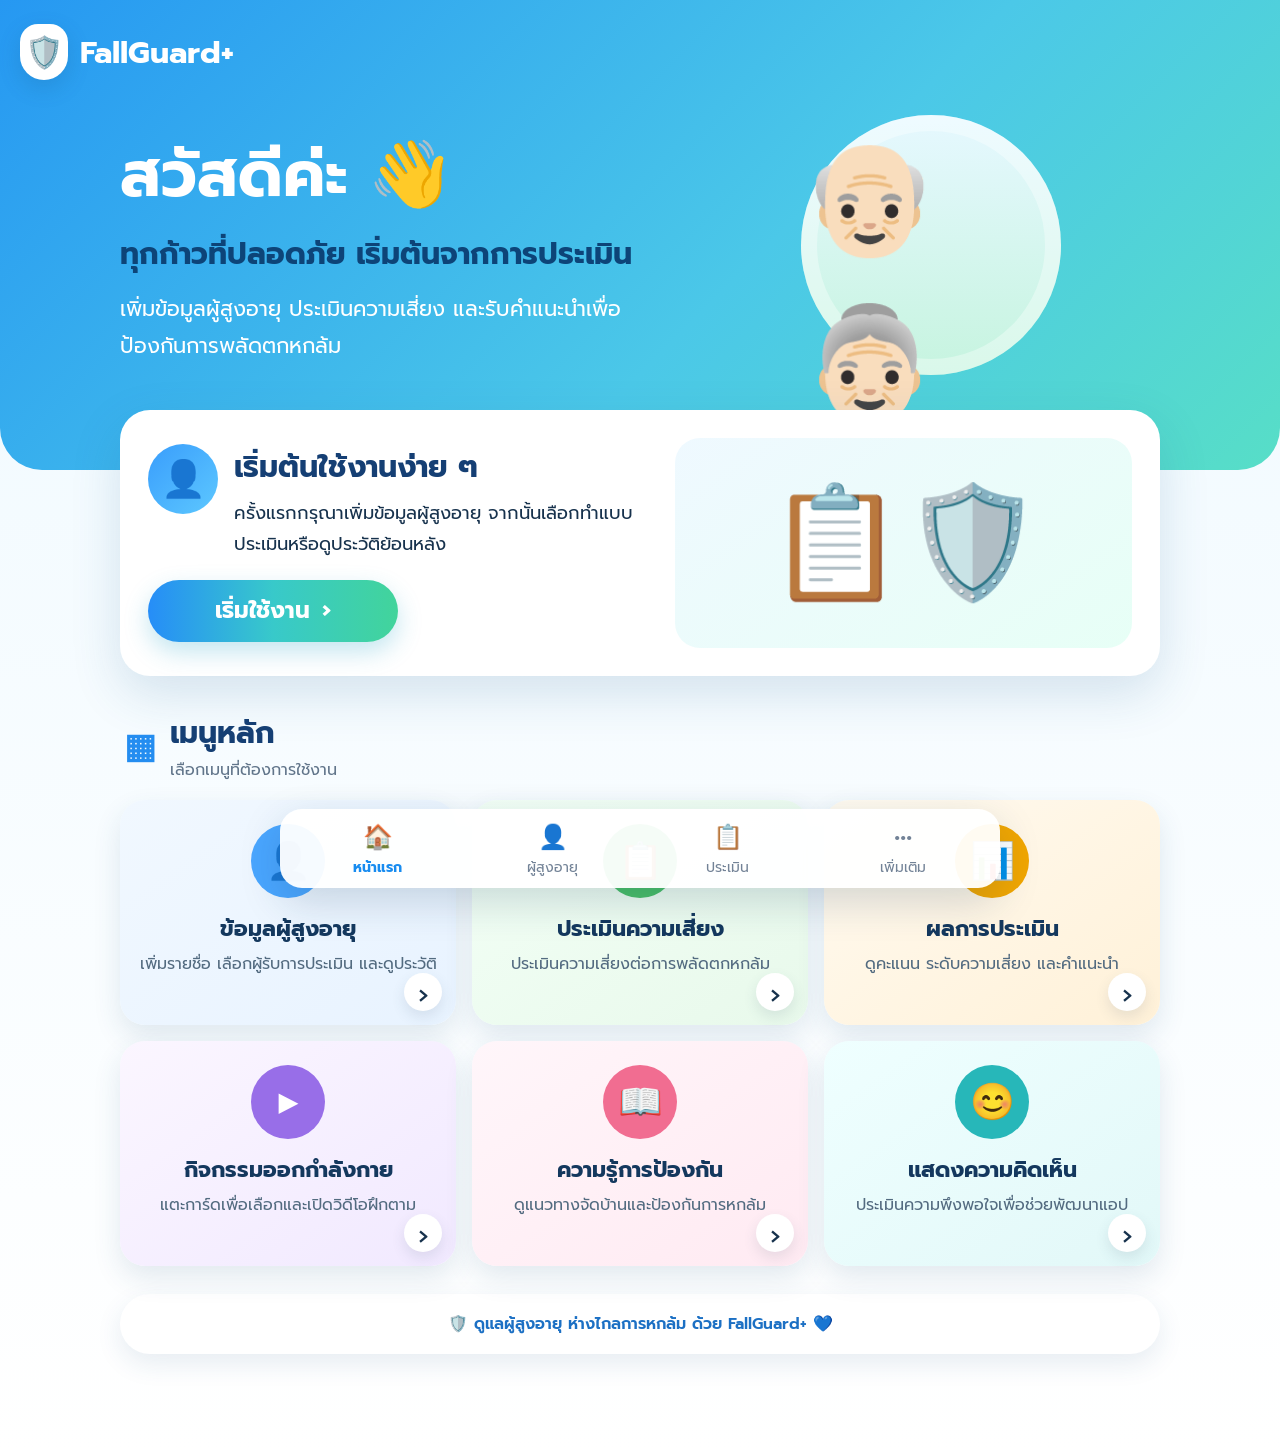
==== index.html @ f7dd9ff3 "Modern FallGuard home design" ====
<!DOCTYPE html>
<html lang="th">
<head>
<meta charset="UTF-8">
<meta name="viewport" content="width=device-width, initial-scale=1.0">
<title>FallGuard+</title>
<link href="https://fonts.googleapis.com/css2?family=Prompt:wght@400;500;600;700&display=swap" rel="stylesheet">
<style>
*{box-sizing:border-box}body{margin:0;font-family:"Prompt",sans-serif;color:#17324d;background:linear-gradient(#eef9ff,#fff);padding-bottom:90px}a{text-decoration:none;color:inherit}
.hero{position:relative;overflow:hidden;padding:24px 20px 95px;color:white;background:linear-gradient(135deg,#2698f2,#4bc8e8 58%,#57dec7);border-radius:0 0 42px 42px}
.brand{display:flex;align-items:center;gap:12px;font-size:31px;font-weight:700}.shield{width:48px;height:56px;display:grid;place-items:center;background:white;border-radius:18px 18px 24px 24px;color:#ef4f58;box-shadow:0 8px 22px #145b8b33}
.hero-content{max-width:1040px;margin:35px auto 0;display:grid;grid-template-columns:1.1fr .9fr;gap:22px;align-items:center}
.hero h1{font-size:clamp(42px,7vw,64px);margin:0 0 8px}.hero h2{margin:0 0 14px;font-size:clamp(22px,3vw,30px);color:#0d4478}.hero p{margin:0;font-size:clamp(17px,2.4vw,21px);line-height:1.75}
.elders{min-height:260px;display:flex;align-items:center;justify-content:center}.elder-circle{width:260px;height:260px;border-radius:50%;background:linear-gradient(#e6f8ff,#c6f4df);display:grid;place-items:center;font-size:110px;box-shadow:inset 0 0 0 16px #ffffff55}
.container{width:min(94%,1040px);margin:-60px auto 0;position:relative;z-index:2}.start-card{background:#fff;border-radius:30px;padding:28px;box-shadow:0 18px 50px #215d8c29;display:grid;grid-template-columns:1.05fr .95fr;gap:22px;align-items:center}
.start-row{display:grid;grid-template-columns:70px 1fr;gap:16px}.start-icon{width:70px;height:70px;border-radius:50%;display:grid;place-items:center;background:linear-gradient(135deg,#399dfc,#5dc8ff);color:white;font-size:36px}.start-card h3{margin:0 0 8px;font-size:30px;color:#153f74}.start-card p{margin:0;font-size:18px;line-height:1.7}
.start-btn{display:inline-flex;margin-top:20px;min-height:62px;min-width:250px;border-radius:999px;align-items:center;justify-content:center;gap:12px;color:#fff;font-size:23px;font-weight:700;background:linear-gradient(90deg,#268df8,#38c9ca,#42d49b);box-shadow:0 10px 24px #2ca5ca47}
.clip{min-height:210px;border-radius:25px;background:linear-gradient(145deg,#eff9ff,#e7fff6);display:grid;place-items:center;font-size:110px}
.section-title{display:flex;gap:14px;align-items:center;margin:34px 4px 18px}.section-title b{font-size:34px;color:#248df0}.section-title h2{margin:0;font-size:30px;color:#153f74}.section-title p{margin:2px 0 0;color:#61758a}
.grid{display:grid;grid-template-columns:repeat(3,1fr);gap:16px}.card{position:relative;min-height:225px;border-radius:25px;padding:24px 18px;text-align:center;box-shadow:0 12px 28px #23517d1f;transition:.2s}.card:active{transform:scale(.98)}
.blue{background:linear-gradient(145deg,#f1f8ff,#e8f3ff)}.green{background:linear-gradient(145deg,#f3fff6,#e8f9eb)}.orange{background:linear-gradient(145deg,#fffaf0,#fff1d8)}.purple{background:linear-gradient(145deg,#fbf6ff,#f1e9ff)}.pink{background:linear-gradient(145deg,#fff6fa,#ffeaf2)}.teal{background:linear-gradient(145deg,#efffff,#e2f8f8)}
.icon{width:74px;height:74px;margin:0 auto 14px;border-radius:50%;display:grid;place-items:center;color:#fff;font-size:36px}.blue .icon{background:#4aa6ff}.green .icon{background:#49bf67}.orange .icon{background:#f1a600}.purple .icon{background:#986ee8}.pink .icon{background:#f16d91}.teal .icon{background:#27b7b9}
.card h3{font-size:22px;margin:0 0 7px;color:#14385e}.card p{font-size:16px;line-height:1.6;margin:0;color:#536b80}.arrow{position:absolute;right:14px;bottom:14px;width:38px;height:38px;border-radius:50%;background:#fff;display:grid;place-items:center;font-size:29px;box-shadow:0 6px 14px #3c556e1f}
.note{margin:28px 0 8px;padding:18px;background:#fff;border-radius:999px;text-align:center;font-weight:600;color:#1c70c4;box-shadow:0 10px 26px #1f517d1a}
.nav{position:fixed;left:50%;bottom:12px;transform:translateX(-50%);width:min(94%,720px);background:#fffffff2;border-radius:22px;padding:10px;display:grid;grid-template-columns:repeat(4,1fr);box-shadow:0 14px 40px #173d5d2e;z-index:10}.nav a{display:flex;flex-direction:column;align-items:center;justify-content:center;gap:2px;color:#738397;font-size:14px}.nav a:first-child{color:#188cf0;font-weight:700}.nav span{font-size:24px}
@media(max-width:760px){.hero-content{grid-template-columns:1fr}.elders{display:none}.start-card{grid-template-columns:1fr}.clip{min-height:155px;font-size:85px}.grid{grid-template-columns:1fr 1fr}}
@media(max-width:430px){.hero{padding-bottom:82px}.brand{font-size:28px}.hero h1{font-size:43px}.hero h2{font-size:22px}.hero p{font-size:17px}.container{margin-top:-48px}.start-card{padding:21px}.start-row{grid-template-columns:56px 1fr;gap:12px}.start-icon{width:56px;height:56px;font-size:29px}.start-card h3{font-size:24px}.start-card p{font-size:16px}.start-btn{min-width:100%;font-size:21px}.grid{grid-template-columns:1fr 1fr;gap:12px}.card{min-height:205px;padding:19px 12px}.card h3{font-size:18px}.card p{font-size:14px}.icon{width:62px;height:62px;font-size:30px}}
</style>
</head>
<body>
<header class="hero">
  <div class="brand"><div class="shield">🛡️</div><span>FallGuard+</span></div>
  <div class="hero-content">
    <div>
      <h1>สวัสดีค่ะ 👋</h1>
      <h2>ทุกก้าวที่ปลอดภัย เริ่มต้นจากการประเมิน</h2>
      <p>เพิ่มข้อมูลผู้สูงอายุ ประเมินความเสี่ยง และรับคำแนะนำเพื่อป้องกันการพลัดตกหกล้ม</p>
    </div>
    <div class="elders"><div class="elder-circle">👴🏻👵🏻</div></div>
  </div>
</header>

<main class="container">
  <section class="start-card">
    <div>
      <div class="start-row">
        <div class="start-icon">👤</div>
        <div><h3>เริ่มต้นใช้งานง่าย ๆ</h3><p>ครั้งแรกกรุณาเพิ่มข้อมูลผู้สูงอายุ จากนั้นเลือกทำแบบประเมินหรือดูประวัติย้อนหลัง</p></div>
      </div>
      <a class="start-btn" href="elderly.html">เริ่มใช้งาน <span>›</span></a>
    </div>
    <div class="clip">📋🛡️</div>
  </section>

  <div class="section-title"><b>▦</b><div><h2>เมนูหลัก</h2><p>เลือกเมนูที่ต้องการใช้งาน</p></div></div>

  <section class="grid">
    <a class="card blue" href="elderly.html"><div class="icon">👤</div><h3>ข้อมูลผู้สูงอายุ</h3><p>เพิ่มรายชื่อ เลือกผู้รับการประเมิน และดูประวัติ</p><div class="arrow">›</div></a>
    <a class="card green" href="assessment.html"><div class="icon">📋</div><h3>ประเมินความเสี่ยง</h3><p>ประเมินความเสี่ยงต่อการพลัดตกหกล้ม</p><div class="arrow">›</div></a>
    <a class="card orange" href="dashboard.html"><div class="icon">📊</div><h3>ผลการประเมิน</h3><p>ดูคะแนน ระดับความเสี่ยง และคำแนะนำ</p><div class="arrow">›</div></a>
    <a class="card purple" href="exercise.html"><div class="icon">▶️</div><h3>กิจกรรมออกกำลังกาย</h3><p>แตะการ์ดเพื่อเลือกและเปิดวิดีโอฝึกตาม</p><div class="arrow">›</div></a>
    <a class="card pink" href="knowledge.html"><div class="icon">📖</div><h3>ความรู้การป้องกัน</h3><p>ดูแนวทางจัดบ้านและป้องกันการหกล้ม</p><div class="arrow">›</div></a>
    <a class="card teal" href="feedback.html"><div class="icon">😊</div><h3>แสดงความคิดเห็น</h3><p>ประเมินความพึงพอใจเพื่อช่วยพัฒนาแอป</p><div class="arrow">›</div></a>
  </section>

  <div class="note">🛡️ ดูแลผู้สูงอายุ ห่างไกลการหกล้ม ด้วย FallGuard+ 💙</div>
</main>

<nav class="nav">
  <a href="index.html"><span>🏠</span>หน้าแรก</a>
  <a href="elderly.html"><span>👤</span>ผู้สูงอายุ</a>
  <a href="assessment.html"><span>📋</span>ประเมิน</a>
  <a href="feedback.html"><span>•••</span>เพิ่มเติม</a>
</nav>
</body>
</html>
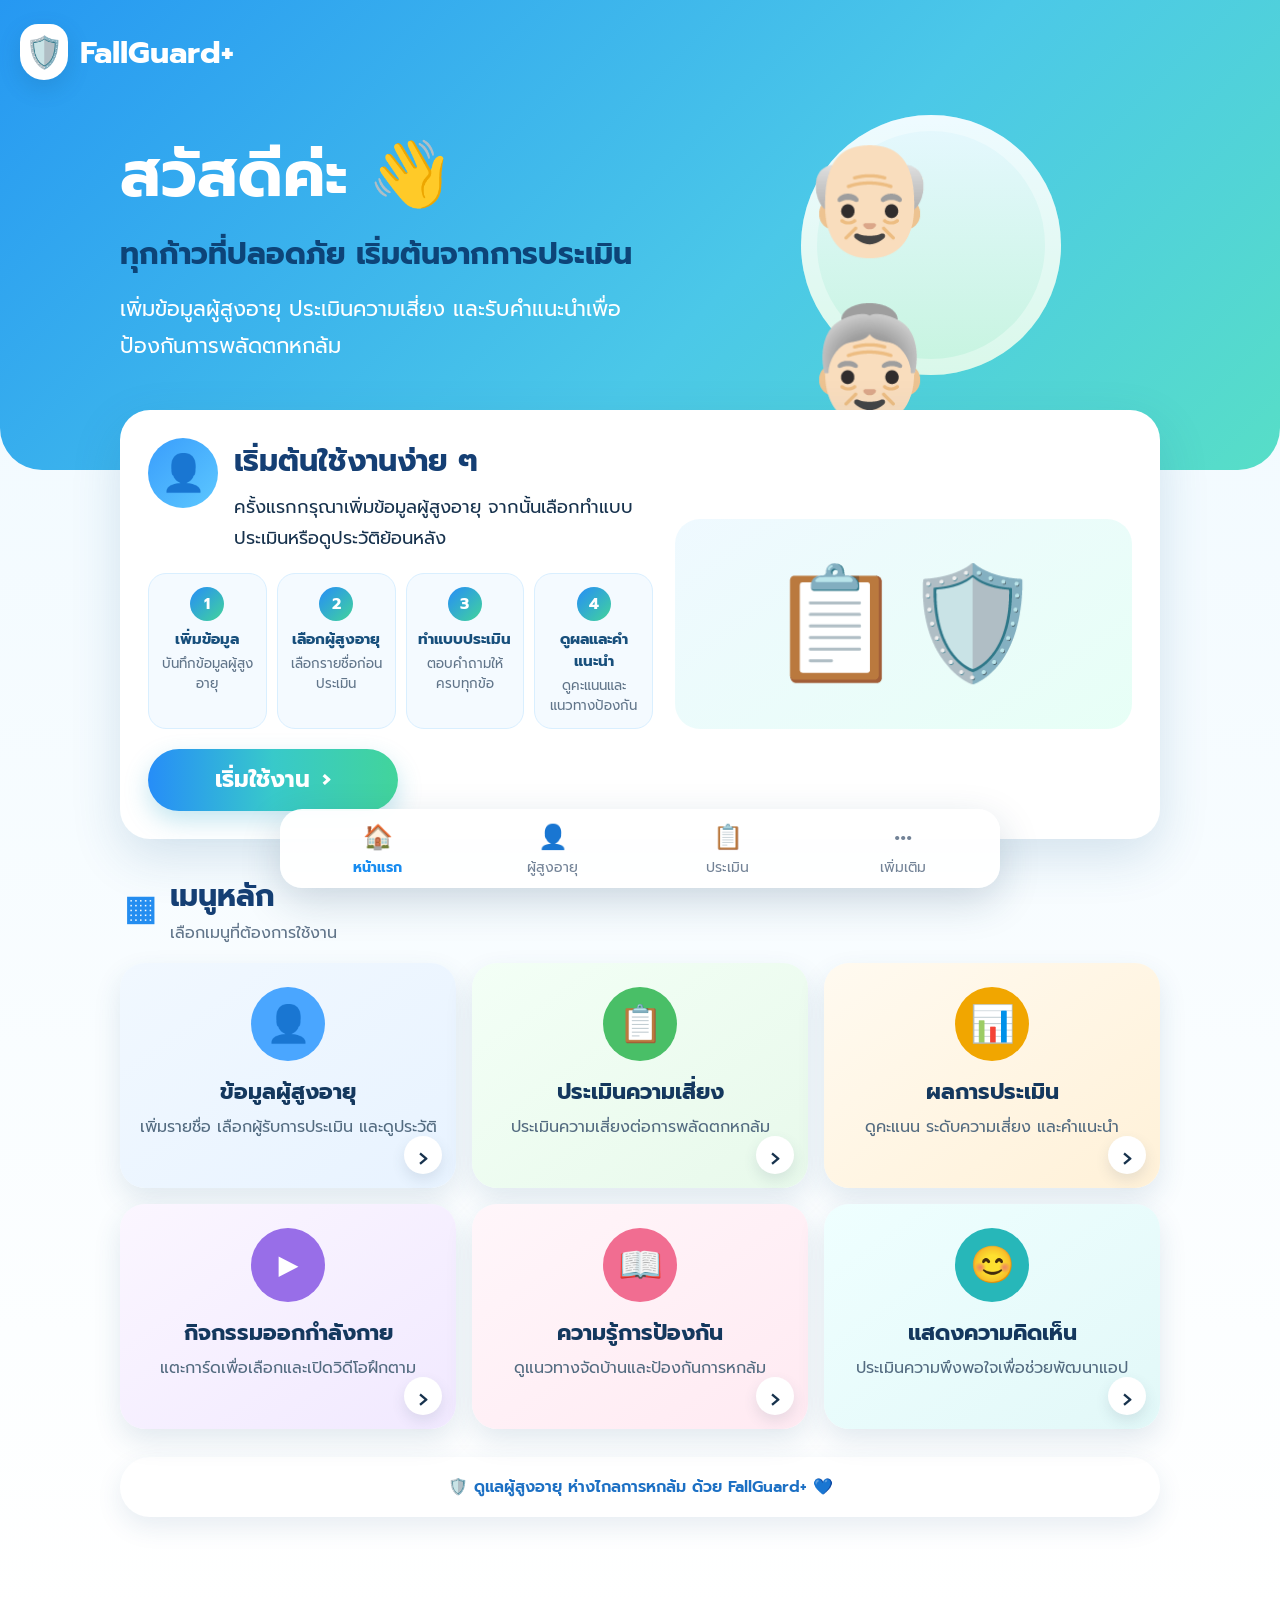
==== commit 55af08f3: "Add usage steps to home" ====
--- a/index.html
+++ b/index.html
@@ -13,7 +13,7 @@
 .hero h1{font-size:clamp(42px,7vw,64px);margin:0 0 8px}.hero h2{margin:0 0 14px;font-size:clamp(22px,3vw,30px);color:#0d4478}.hero p{margin:0;font-size:clamp(17px,2.4vw,21px);line-height:1.75}
 .elders{min-height:260px;display:flex;align-items:center;justify-content:center}.elder-circle{width:260px;height:260px;border-radius:50%;background:linear-gradient(#e6f8ff,#c6f4df);display:grid;place-items:center;font-size:110px;box-shadow:inset 0 0 0 16px #ffffff55}
 .container{width:min(94%,1040px);margin:-60px auto 0;position:relative;z-index:2}.start-card{background:#fff;border-radius:30px;padding:28px;box-shadow:0 18px 50px #215d8c29;display:grid;grid-template-columns:1.05fr .95fr;gap:22px;align-items:center}
-.start-row{display:grid;grid-template-columns:70px 1fr;gap:16px}.start-icon{width:70px;height:70px;border-radius:50%;display:grid;place-items:center;background:linear-gradient(135deg,#399dfc,#5dc8ff);color:white;font-size:36px}.start-card h3{margin:0 0 8px;font-size:30px;color:#153f74}.start-card p{margin:0;font-size:18px;line-height:1.7}
+.start-row{display:grid;grid-template-columns:70px 1fr;gap:16px}.start-icon{width:70px;height:70px;border-radius:50%;display:grid;place-items:center;background:linear-gradient(135deg,#399dfc,#5dc8ff);color:white;font-size:36px}.start-card h3{margin:0 0 8px;font-size:30px;color:#153f74}.start-card p{margin:0;font-size:18px;line-height:1.7}.steps{display:grid;grid-template-columns:repeat(4,1fr);gap:10px;margin-top:20px}.step{background:#f4faff;border:1px solid #d9efff;border-radius:18px;padding:13px 10px;text-align:center}.step-num{width:34px;height:34px;margin:0 auto 7px;border-radius:50%;display:grid;place-items:center;background:linear-gradient(135deg,#268df8,#42d49b);color:white;font-weight:700}.step b{display:block;font-size:15px;color:#174f7c}.step small{display:block;margin-top:4px;color:#61758a;line-height:1.45}
 .start-btn{display:inline-flex;margin-top:20px;min-height:62px;min-width:250px;border-radius:999px;align-items:center;justify-content:center;gap:12px;color:#fff;font-size:23px;font-weight:700;background:linear-gradient(90deg,#268df8,#38c9ca,#42d49b);box-shadow:0 10px 24px #2ca5ca47}
 .clip{min-height:210px;border-radius:25px;background:linear-gradient(145deg,#eff9ff,#e7fff6);display:grid;place-items:center;font-size:110px}
 .section-title{display:flex;gap:14px;align-items:center;margin:34px 4px 18px}.section-title b{font-size:34px;color:#248df0}.section-title h2{margin:0;font-size:30px;color:#153f74}.section-title p{margin:2px 0 0;color:#61758a}
@@ -23,7 +23,7 @@
 .card h3{font-size:22px;margin:0 0 7px;color:#14385e}.card p{font-size:16px;line-height:1.6;margin:0;color:#536b80}.arrow{position:absolute;right:14px;bottom:14px;width:38px;height:38px;border-radius:50%;background:#fff;display:grid;place-items:center;font-size:29px;box-shadow:0 6px 14px #3c556e1f}
 .note{margin:28px 0 8px;padding:18px;background:#fff;border-radius:999px;text-align:center;font-weight:600;color:#1c70c4;box-shadow:0 10px 26px #1f517d1a}
 .nav{position:fixed;left:50%;bottom:12px;transform:translateX(-50%);width:min(94%,720px);background:#fffffff2;border-radius:22px;padding:10px;display:grid;grid-template-columns:repeat(4,1fr);box-shadow:0 14px 40px #173d5d2e;z-index:10}.nav a{display:flex;flex-direction:column;align-items:center;justify-content:center;gap:2px;color:#738397;font-size:14px}.nav a:first-child{color:#188cf0;font-weight:700}.nav span{font-size:24px}
-@media(max-width:760px){.hero-content{grid-template-columns:1fr}.elders{display:none}.start-card{grid-template-columns:1fr}.clip{min-height:155px;font-size:85px}.grid{grid-template-columns:1fr 1fr}}
+@media(max-width:760px){.hero-content{grid-template-columns:1fr}.elders{display:none}.start-card{grid-template-columns:1fr}.clip{min-height:155px;font-size:85px}.grid{grid-template-columns:1fr 1fr}.steps{grid-template-columns:1fr 1fr}}
 @media(max-width:430px){.hero{padding-bottom:82px}.brand{font-size:28px}.hero h1{font-size:43px}.hero h2{font-size:22px}.hero p{font-size:17px}.container{margin-top:-48px}.start-card{padding:21px}.start-row{grid-template-columns:56px 1fr;gap:12px}.start-icon{width:56px;height:56px;font-size:29px}.start-card h3{font-size:24px}.start-card p{font-size:16px}.start-btn{min-width:100%;font-size:21px}.grid{grid-template-columns:1fr 1fr;gap:12px}.card{min-height:205px;padding:19px 12px}.card h3{font-size:18px}.card p{font-size:14px}.icon{width:62px;height:62px;font-size:30px}}
 </style>
 </head>
@@ -46,6 +46,12 @@
       <div class="start-row">
         <div class="start-icon">👤</div>
         <div><h3>เริ่มต้นใช้งานง่าย ๆ</h3><p>ครั้งแรกกรุณาเพิ่มข้อมูลผู้สูงอายุ จากนั้นเลือกทำแบบประเมินหรือดูประวัติย้อนหลัง</p></div>
+      </div>
+      <div class="steps" aria-label="ขั้นตอนการใช้งาน">
+        <div class="step"><div class="step-num">1</div><b>เพิ่มข้อมูล</b><small>บันทึกข้อมูลผู้สูงอายุ</small></div>
+        <div class="step"><div class="step-num">2</div><b>เลือกผู้สูงอายุ</b><small>เลือกรายชื่อก่อนประเมิน</small></div>
+        <div class="step"><div class="step-num">3</div><b>ทำแบบประเมิน</b><small>ตอบคำถามให้ครบทุกข้อ</small></div>
+        <div class="step"><div class="step-num">4</div><b>ดูผลและคำแนะนำ</b><small>ดูคะแนนและแนวทางป้องกัน</small></div>
       </div>
       <a class="start-btn" href="elderly.html">เริ่มใช้งาน <span>›</span></a>
     </div>
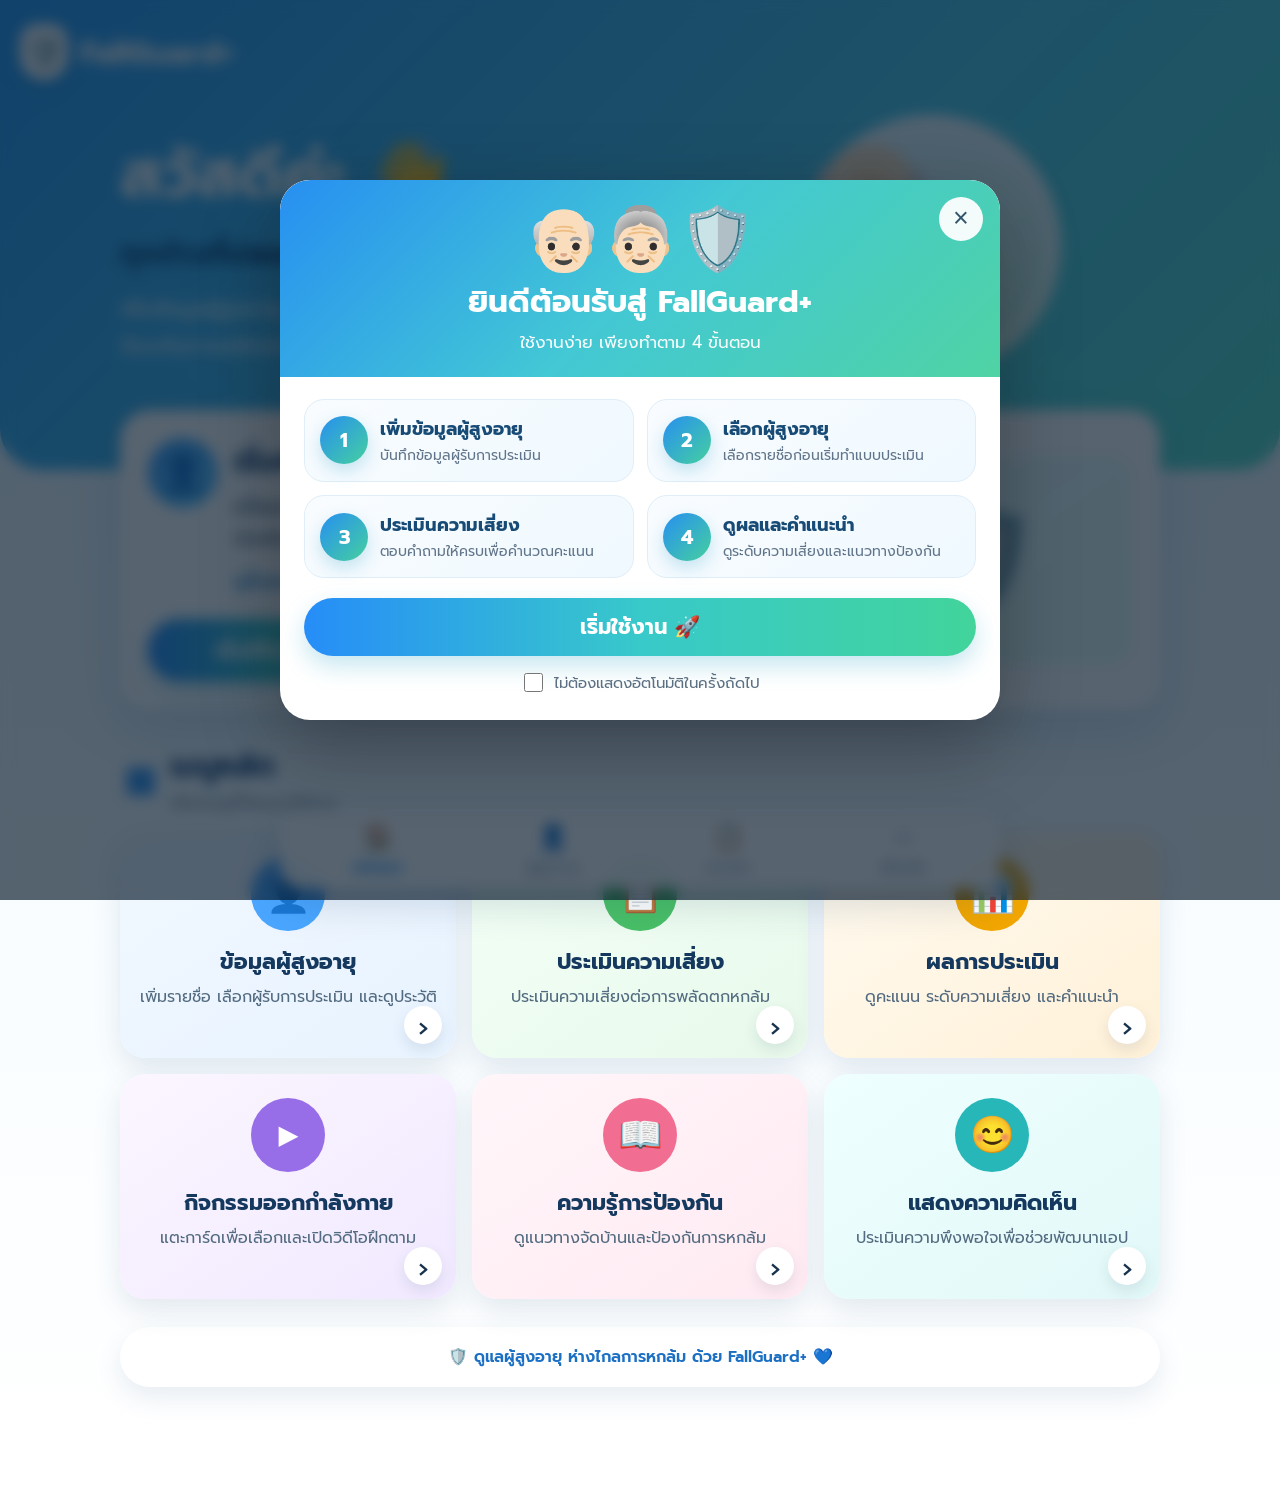
==== commit a4fb8f70: "Add popup usage guide" ====
--- a/index.html
+++ b/index.html
@@ -23,6 +23,38 @@
 .card h3{font-size:22px;margin:0 0 7px;color:#14385e}.card p{font-size:16px;line-height:1.6;margin:0;color:#536b80}.arrow{position:absolute;right:14px;bottom:14px;width:38px;height:38px;border-radius:50%;background:#fff;display:grid;place-items:center;font-size:29px;box-shadow:0 6px 14px #3c556e1f}
 .note{margin:28px 0 8px;padding:18px;background:#fff;border-radius:999px;text-align:center;font-weight:600;color:#1c70c4;box-shadow:0 10px 26px #1f517d1a}
 .nav{position:fixed;left:50%;bottom:12px;transform:translateX(-50%);width:min(94%,720px);background:#fffffff2;border-radius:22px;padding:10px;display:grid;grid-template-columns:repeat(4,1fr);box-shadow:0 14px 40px #173d5d2e;z-index:10}.nav a{display:flex;flex-direction:column;align-items:center;justify-content:center;gap:2px;color:#738397;font-size:14px}.nav a:first-child{color:#188cf0;font-weight:700}.nav span{font-size:24px}
+
+.guide-btn{display:inline-flex;margin:12px 0 0;background:none;border:0;color:#187fc8;font:600 16px "Prompt",sans-serif;cursor:pointer;padding:5px 0}
+.guide-btn:hover{text-decoration:underline}
+.guide-modal{position:fixed;inset:0;z-index:1000;display:none;align-items:center;justify-content:center;padding:18px;background:rgba(8,26,43,.68);backdrop-filter:blur(7px)}
+.guide-modal.open{display:flex}
+.guide-box{width:min(100%,720px);max-height:92vh;overflow:auto;background:#fff;border-radius:30px;box-shadow:0 26px 80px rgba(0,0,0,.3);animation:guideIn .24s ease}
+@keyframes guideIn{from{opacity:0;transform:translateY(18px) scale(.97)}to{opacity:1;transform:none}}
+.guide-head{position:relative;padding:28px 26px 22px;text-align:center;color:#fff;background:linear-gradient(135deg,#278ff1,#43c8d5,#4fd3a4);border-radius:30px 30px 0 0}
+.guide-head .guide-emoji{font-size:62px;line-height:1}
+.guide-head h2{margin:8px 45px 4px;font-size:31px}
+.guide-head p{margin:0;font-size:17px;opacity:.96}
+.guide-close{position:absolute;right:17px;top:17px;width:44px;height:44px;border:0;border-radius:50%;background:rgba(255,255,255,.94);color:#31556e;font-size:27px;cursor:pointer}
+.guide-content{padding:22px 24px 25px}
+.guide-steps{display:grid;grid-template-columns:1fr 1fr;gap:13px}
+.guide-step{display:grid;grid-template-columns:48px 1fr;gap:12px;align-items:center;padding:15px;border:1px solid #dfeef8;border-radius:20px;background:linear-gradient(145deg,#f9fcff,#eff9ff)}
+.guide-number{width:48px;height:48px;border-radius:50%;display:grid;place-items:center;color:#fff;font-size:20px;font-weight:700;background:linear-gradient(135deg,#278ff1,#45d09f);box-shadow:0 7px 17px rgba(41,154,197,.25)}
+.guide-step h3{margin:0 0 3px;color:#174b76;font-size:18px}
+.guide-step p{margin:0;color:#61758a;font-size:14px;line-height:1.45}
+.guide-actions{margin-top:20px}
+.guide-start{width:100%;min-height:58px;border:0;border-radius:999px;background:linear-gradient(90deg,#268df8,#38c9ca,#42d49b);color:#fff;font:700 21px "Prompt",sans-serif;cursor:pointer;box-shadow:0 10px 23px rgba(44,165,202,.27)}
+.guide-check{display:flex;justify-content:center;align-items:center;gap:8px;margin-top:14px;color:#5c7082;font-size:15px;cursor:pointer}
+.guide-check input{width:19px;height:19px;accent-color:#218ee8}
+@media(max-width:570px){
+  .guide-box{border-radius:24px}
+  .guide-head{padding:24px 18px 19px;border-radius:24px 24px 0 0}
+  .guide-head h2{font-size:25px;margin-left:35px;margin-right:35px}
+  .guide-head .guide-emoji{font-size:52px}
+  .guide-content{padding:18px}
+  .guide-steps{grid-template-columns:1fr}
+  .guide-step{padding:13px}
+}
+
 @media(max-width:760px){.hero-content{grid-template-columns:1fr}.elders{display:none}.start-card{grid-template-columns:1fr}.clip{min-height:155px;font-size:85px}.grid{grid-template-columns:1fr 1fr}.steps{grid-template-columns:1fr 1fr}}
 @media(max-width:430px){.hero{padding-bottom:82px}.brand{font-size:28px}.hero h1{font-size:43px}.hero h2{font-size:22px}.hero p{font-size:17px}.container{margin-top:-48px}.start-card{padding:21px}.start-row{grid-template-columns:56px 1fr;gap:12px}.start-icon{width:56px;height:56px;font-size:29px}.start-card h3{font-size:24px}.start-card p{font-size:16px}.start-btn{min-width:100%;font-size:21px}.grid{grid-template-columns:1fr 1fr;gap:12px}.card{min-height:205px;padding:19px 12px}.card h3{font-size:18px}.card p{font-size:14px}.icon{width:62px;height:62px;font-size:30px}}
 </style>
@@ -45,13 +77,9 @@
     <div>
       <div class="start-row">
         <div class="start-icon">👤</div>
-        <div><h3>เริ่มต้นใช้งานง่าย ๆ</h3><p>ครั้งแรกกรุณาเพิ่มข้อมูลผู้สูงอายุ จากนั้นเลือกทำแบบประเมินหรือดูประวัติย้อนหลัง</p></div>
-      </div>
-      <div class="steps" aria-label="ขั้นตอนการใช้งาน">
-        <div class="step"><div class="step-num">1</div><b>เพิ่มข้อมูล</b><small>บันทึกข้อมูลผู้สูงอายุ</small></div>
-        <div class="step"><div class="step-num">2</div><b>เลือกผู้สูงอายุ</b><small>เลือกรายชื่อก่อนประเมิน</small></div>
-        <div class="step"><div class="step-num">3</div><b>ทำแบบประเมิน</b><small>ตอบคำถามให้ครบทุกข้อ</small></div>
-        <div class="step"><div class="step-num">4</div><b>ดูผลและคำแนะนำ</b><small>ดูคะแนนและแนวทางป้องกัน</small></div>
+        <div><h3>เริ่มต้นใช้งานง่าย ๆ</h3><p>ครั้งแรกกรุณาเพิ่มข้อมูลผู้สูงอายุ จากนั้นเลือกทำแบบประเมินหรือดูประวัติย้อนหลัง</p>
+          <button class="guide-btn" id="openGuide" type="button">ดูขั้นตอนการใช้งานอีกครั้ง ›</button>
+        </div>
       </div>
       <a class="start-btn" href="elderly.html">เริ่มใช้งาน <span>›</span></a>
     </div>
@@ -78,5 +106,87 @@
   <a href="assessment.html"><span>📋</span>ประเมิน</a>
   <a href="feedback.html"><span>•••</span>เพิ่มเติม</a>
 </nav>
+
+<div class="guide-modal" id="guideModal" role="dialog" aria-modal="true" aria-labelledby="guideTitle">
+  <div class="guide-box">
+    <div class="guide-head">
+      <button class="guide-close" id="closeGuide" type="button" aria-label="ปิด">×</button>
+      <div class="guide-emoji">👴🏻👵🏻🛡️</div>
+      <h2 id="guideTitle">ยินดีต้อนรับสู่ FallGuard+</h2>
+      <p>ใช้งานง่าย เพียงทำตาม 4 ขั้นตอน</p>
+    </div>
+
+    <div class="guide-content">
+      <div class="guide-steps">
+        <div class="guide-step">
+          <div class="guide-number">1</div>
+          <div><h3>เพิ่มข้อมูลผู้สูงอายุ</h3><p>บันทึกข้อมูลผู้รับการประเมิน</p></div>
+        </div>
+        <div class="guide-step">
+          <div class="guide-number">2</div>
+          <div><h3>เลือกผู้สูงอายุ</h3><p>เลือกรายชื่อก่อนเริ่มทำแบบประเมิน</p></div>
+        </div>
+        <div class="guide-step">
+          <div class="guide-number">3</div>
+          <div><h3>ประเมินความเสี่ยง</h3><p>ตอบคำถามให้ครบเพื่อคำนวณคะแนน</p></div>
+        </div>
+        <div class="guide-step">
+          <div class="guide-number">4</div>
+          <div><h3>ดูผลและคำแนะนำ</h3><p>ดูระดับความเสี่ยงและแนวทางป้องกัน</p></div>
+        </div>
+      </div>
+
+      <div class="guide-actions">
+        <button class="guide-start" id="guideStart" type="button">เริ่มใช้งาน 🚀</button>
+        <label class="guide-check">
+          <input type="checkbox" id="hideGuide">
+          ไม่ต้องแสดงอัตโนมัติในครั้งถัดไป
+        </label>
+      </div>
+    </div>
+  </div>
+</div>
+
+<script>
+const guideModal = document.getElementById("guideModal");
+const openGuide = document.getElementById("openGuide");
+const closeGuide = document.getElementById("closeGuide");
+const guideStart = document.getElementById("guideStart");
+const hideGuide = document.getElementById("hideGuide");
+
+function showGuide(){
+  guideModal.classList.add("open");
+  document.body.style.overflow = "hidden";
+}
+function hideGuideModal(){
+  if(hideGuide.checked){
+    localStorage.setItem("fallguardGuideHidden", "yes");
+  }
+  guideModal.classList.remove("open");
+  document.body.style.overflow = "";
+}
+openGuide.addEventListener("click", showGuide);
+closeGuide.addEventListener("click", hideGuideModal);
+guideStart.addEventListener("click", function(){
+  if(hideGuide.checked){
+    localStorage.setItem("fallguardGuideHidden", "yes");
+  }
+  window.location.href = "elderly.html";
+});
+guideModal.addEventListener("click", function(event){
+  if(event.target === guideModal) hideGuideModal();
+});
+document.addEventListener("keydown", function(event){
+  if(event.key === "Escape" && guideModal.classList.contains("open")){
+    hideGuideModal();
+  }
+});
+window.addEventListener("DOMContentLoaded", function(){
+  if(localStorage.getItem("fallguardGuideHidden") !== "yes"){
+    setTimeout(showGuide, 250);
+  }
+});
+</script>
+
 </body>
 </html>
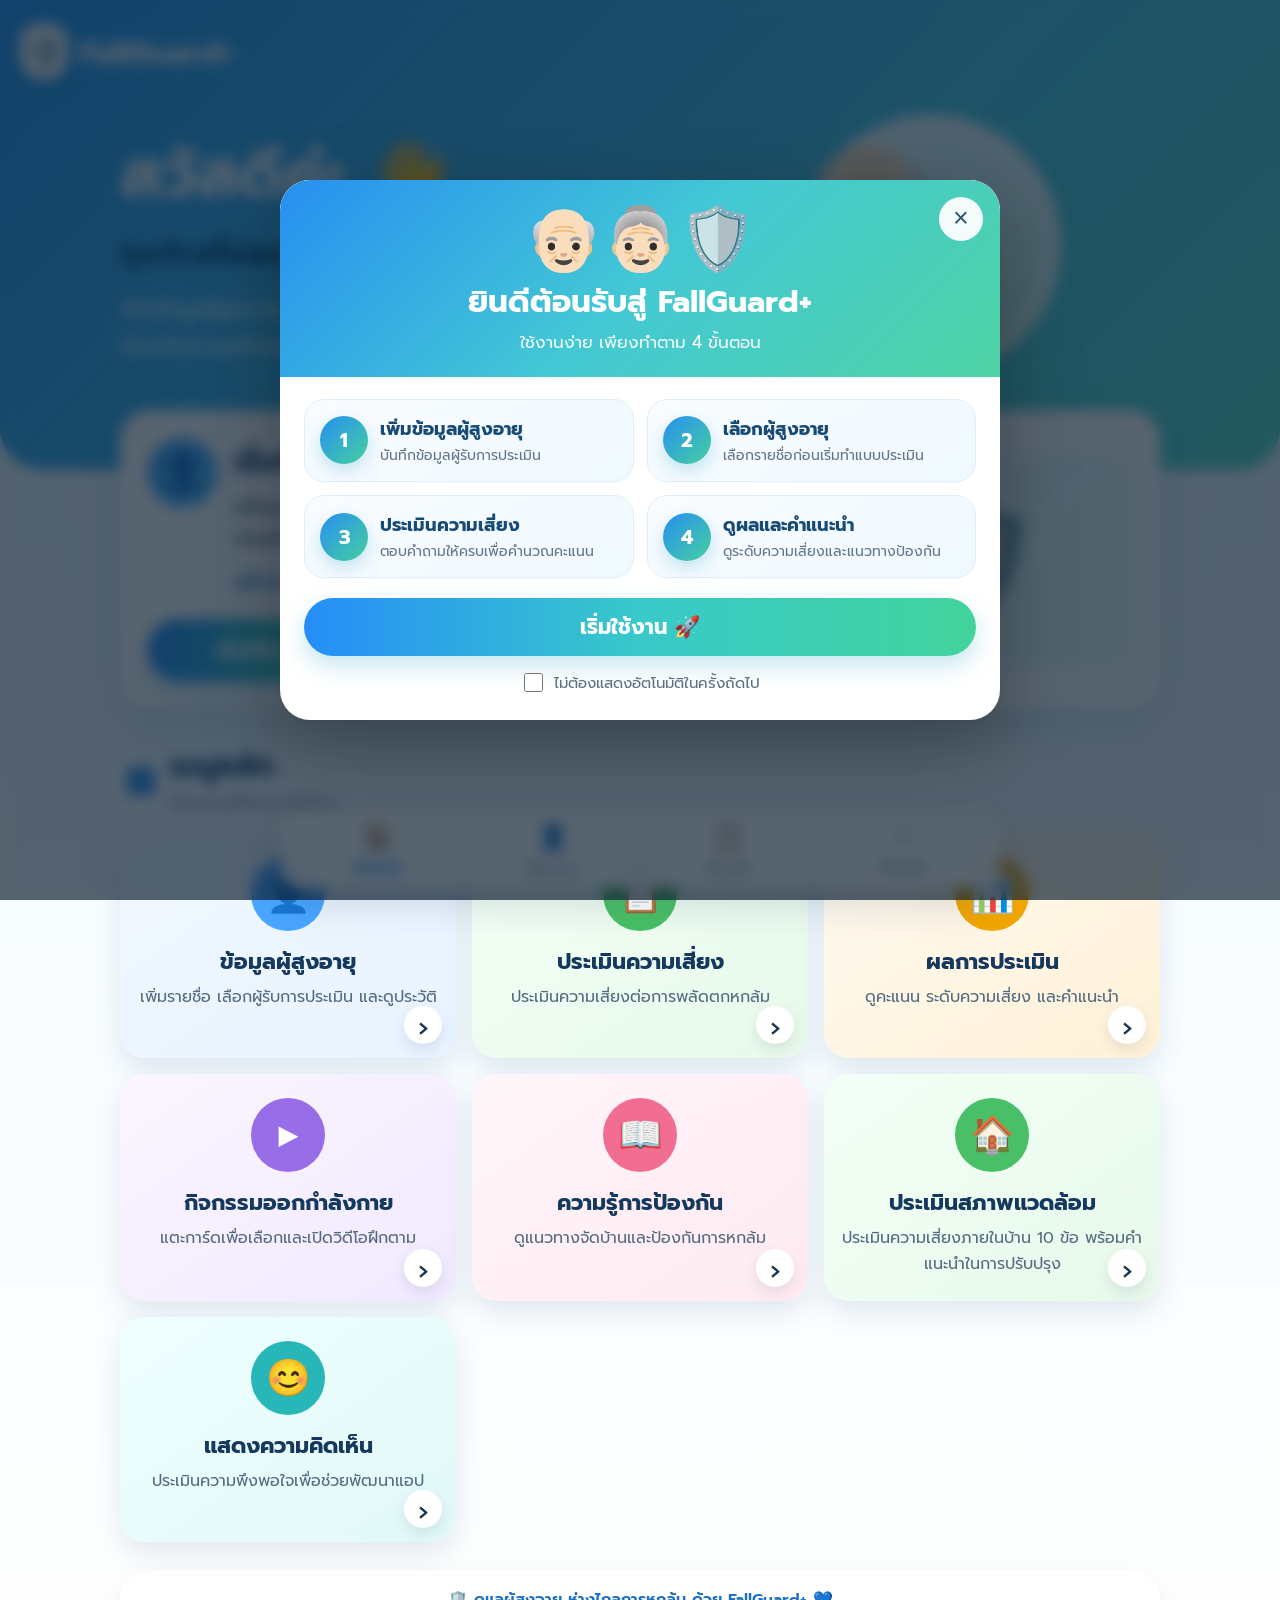
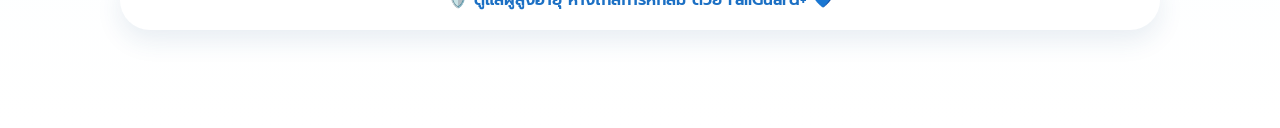
==== commit 289bcd7c: "Update index.html" ====
--- a/index.html
+++ b/index.html
@@ -94,6 +94,12 @@
     <a class="card orange" href="dashboard.html"><div class="icon">📊</div><h3>ผลการประเมิน</h3><p>ดูคะแนน ระดับความเสี่ยง และคำแนะนำ</p><div class="arrow">›</div></a>
     <a class="card purple" href="exercise.html"><div class="icon">▶️</div><h3>กิจกรรมออกกำลังกาย</h3><p>แตะการ์ดเพื่อเลือกและเปิดวิดีโอฝึกตาม</p><div class="arrow">›</div></a>
     <a class="card pink" href="knowledge.html"><div class="icon">📖</div><h3>ความรู้การป้องกัน</h3><p>ดูแนวทางจัดบ้านและป้องกันการหกล้ม</p><div class="arrow">›</div></a>
+    <a class="card green" href="environment.html">
+    <div class="icon">🏠</div>
+    <h3>ประเมินสภาพแวดล้อม</h3>
+    <p>ประเมินความเสี่ยงภายในบ้าน 10 ข้อ พร้อมคำแนะนำในการปรับปรุง</p>
+    <div class="arrow">›</div>
+</a>                                                                                                                                                        
     <a class="card teal" href="feedback.html"><div class="icon">😊</div><h3>แสดงความคิดเห็น</h3><p>ประเมินความพึงพอใจเพื่อช่วยพัฒนาแอป</p><div class="arrow">›</div></a>
   </section>
 
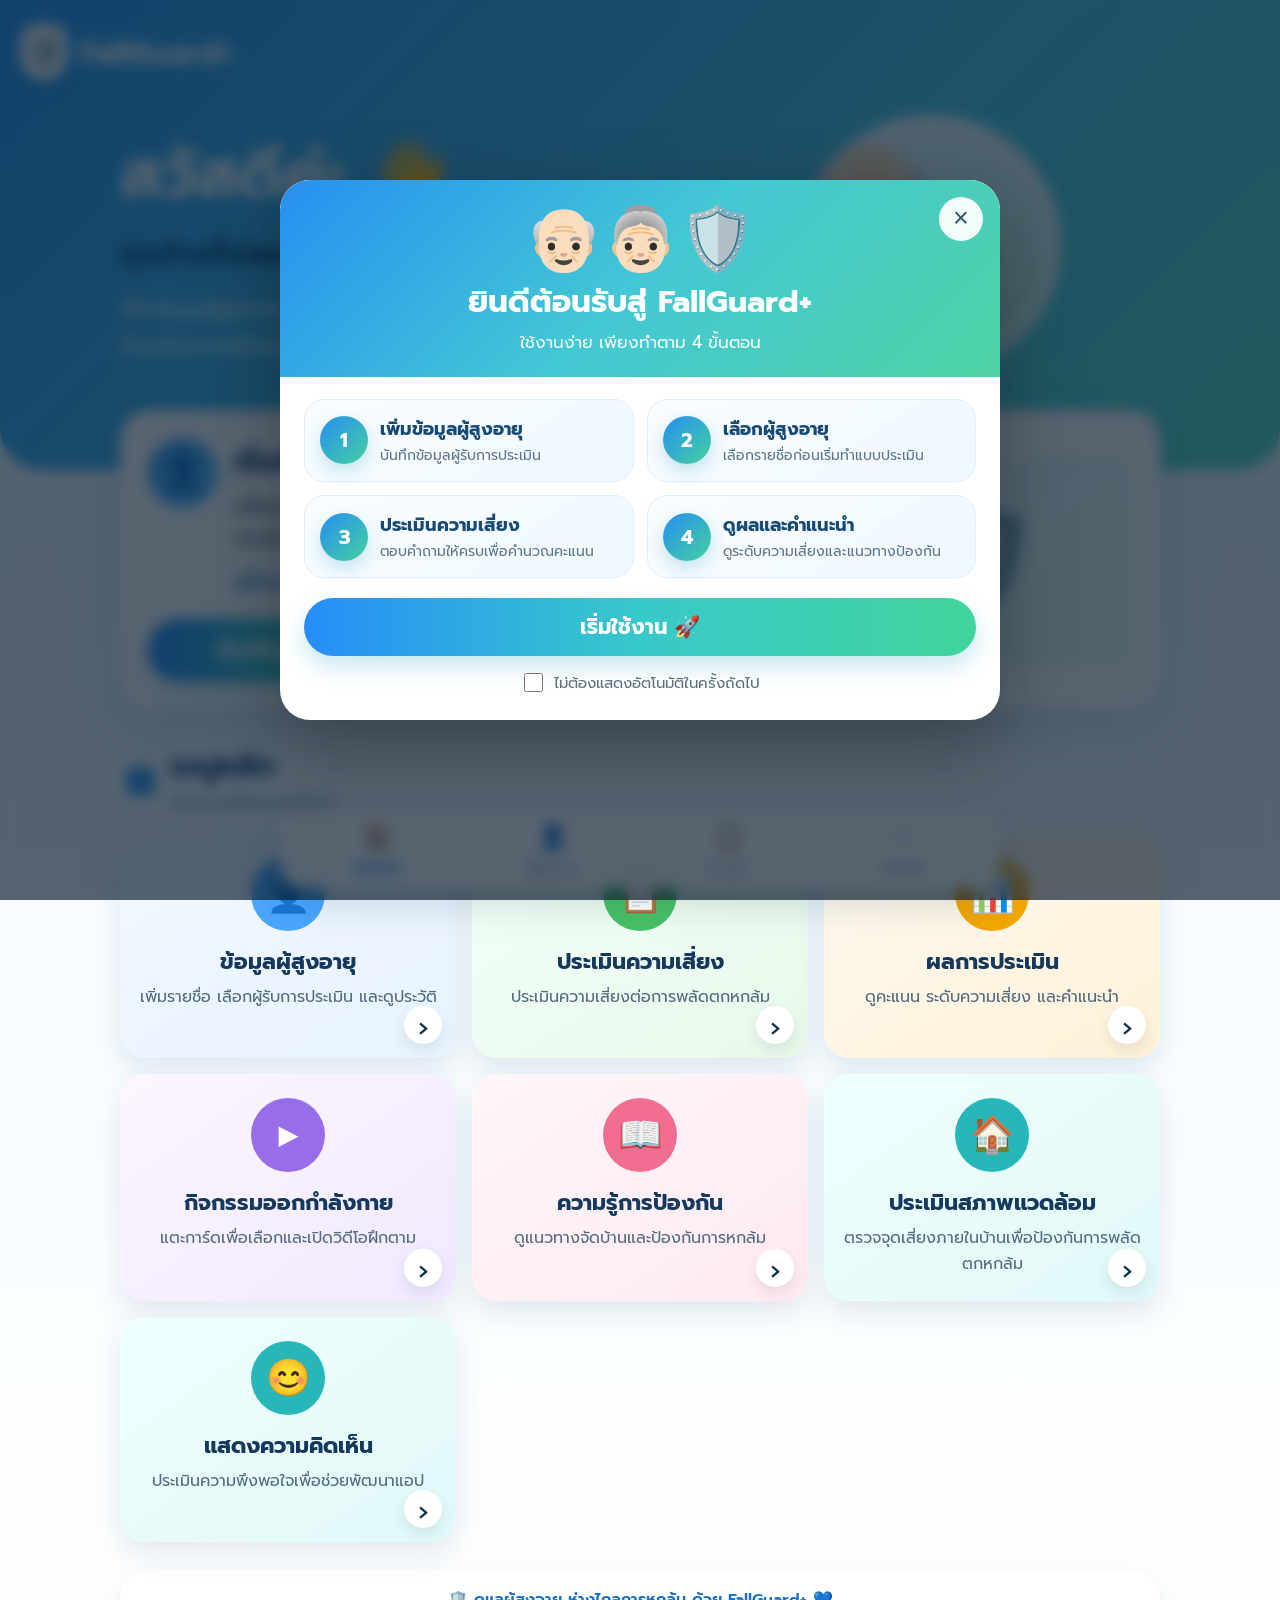
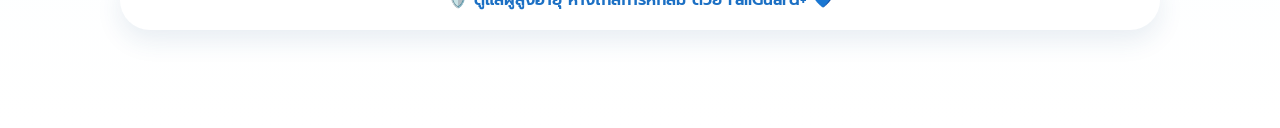
==== commit 3a9a0595: "เพิ่มเมนูประเมินสภาพแวดล้อม" ====
--- a/index.html
+++ b/index.html
@@ -94,12 +94,7 @@
     <a class="card orange" href="dashboard.html"><div class="icon">📊</div><h3>ผลการประเมิน</h3><p>ดูคะแนน ระดับความเสี่ยง และคำแนะนำ</p><div class="arrow">›</div></a>
     <a class="card purple" href="exercise.html"><div class="icon">▶️</div><h3>กิจกรรมออกกำลังกาย</h3><p>แตะการ์ดเพื่อเลือกและเปิดวิดีโอฝึกตาม</p><div class="arrow">›</div></a>
     <a class="card pink" href="knowledge.html"><div class="icon">📖</div><h3>ความรู้การป้องกัน</h3><p>ดูแนวทางจัดบ้านและป้องกันการหกล้ม</p><div class="arrow">›</div></a>
-    <a class="card green" href="environment.html">
-    <div class="icon">🏠</div>
-    <h3>ประเมินสภาพแวดล้อม</h3>
-    <p>ประเมินความเสี่ยงภายในบ้าน 10 ข้อ พร้อมคำแนะนำในการปรับปรุง</p>
-    <div class="arrow">›</div>
-</a>                                                                                                                                                        
+    <a class="card teal" href="environment.html"><div class="icon">🏠</div><h3>ประเมินสภาพแวดล้อม</h3><p>ตรวจจุดเสี่ยงภายในบ้านเพื่อป้องกันการพลัดตกหกล้ม</p><div class="arrow">›</div></a>
     <a class="card teal" href="feedback.html"><div class="icon">😊</div><h3>แสดงความคิดเห็น</h3><p>ประเมินความพึงพอใจเพื่อช่วยพัฒนาแอป</p><div class="arrow">›</div></a>
   </section>
 
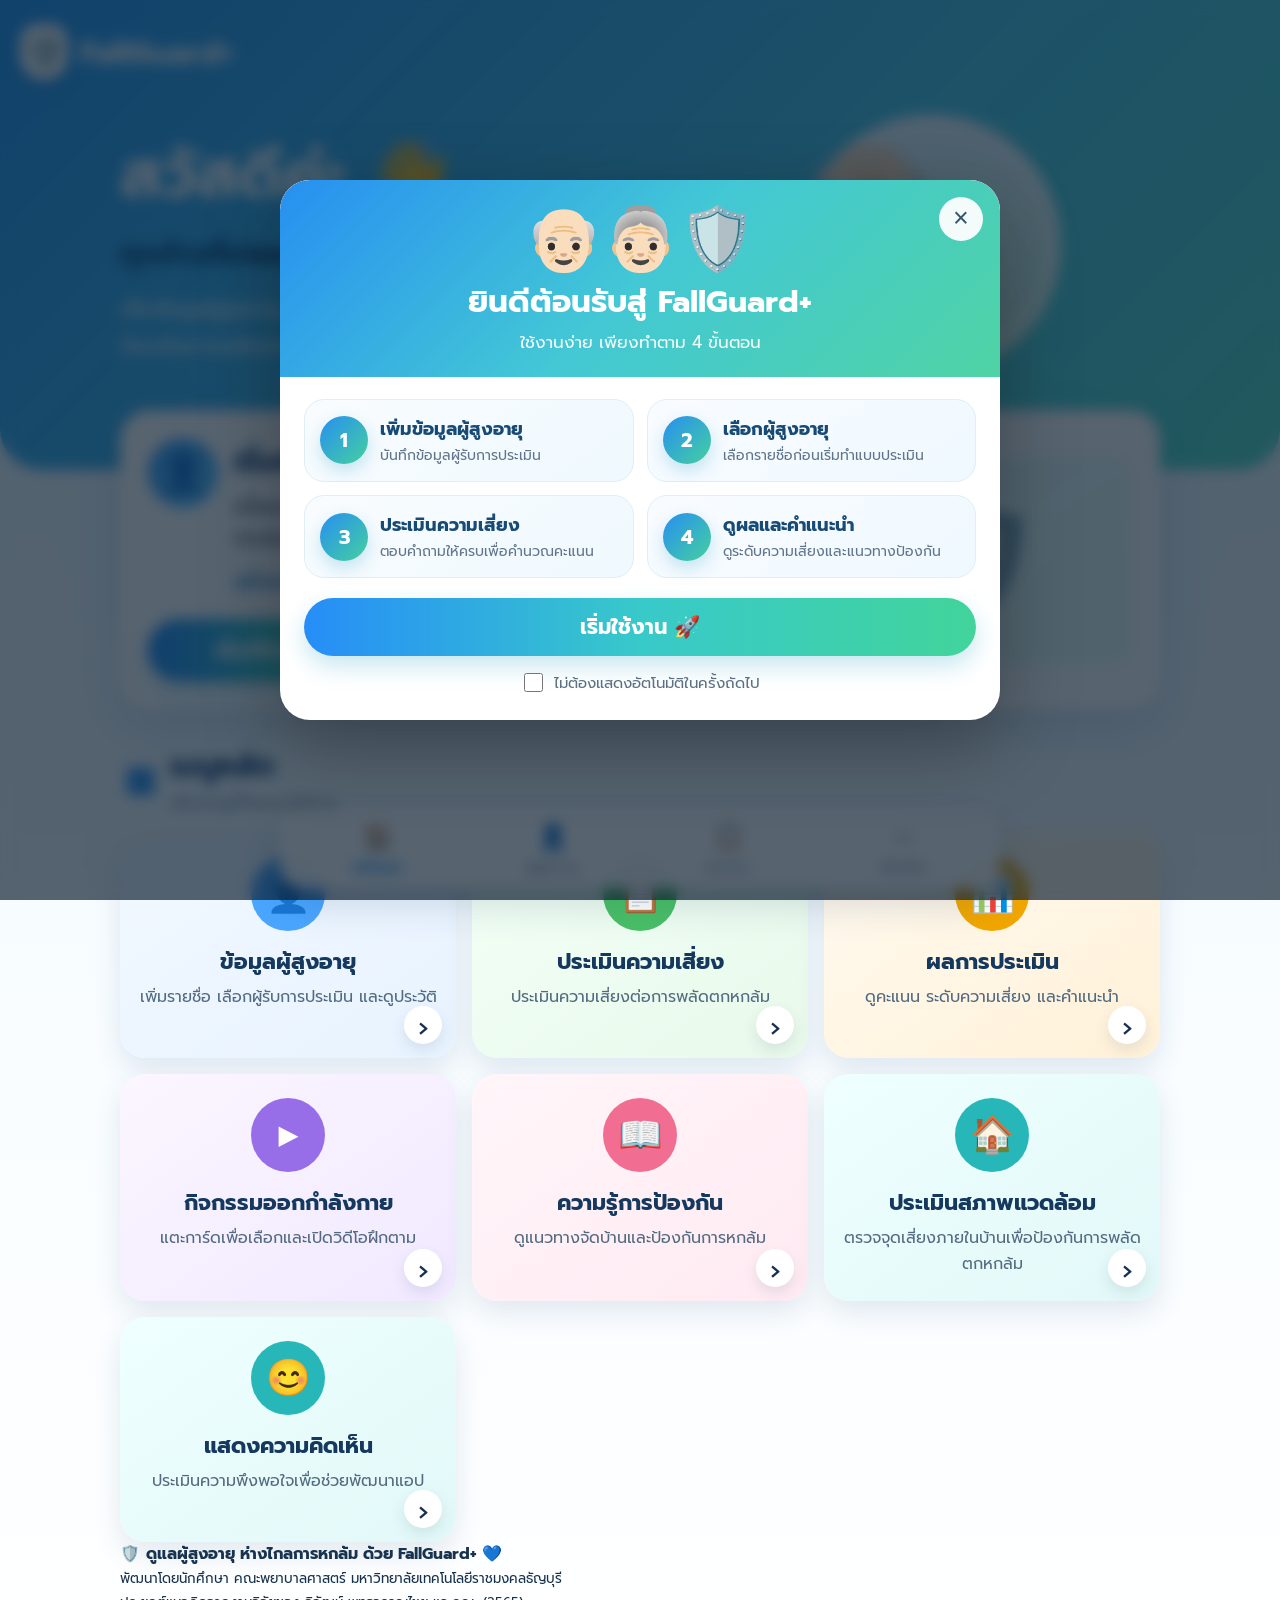
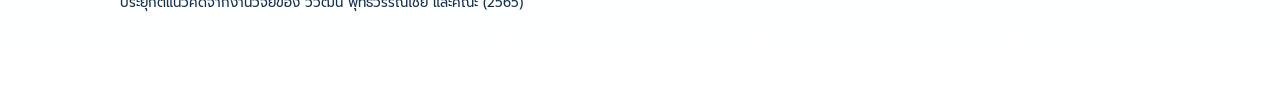
==== commit 8dbe99b0: "Update index.html" ====
--- a/index.html
+++ b/index.html
@@ -98,7 +98,14 @@
     <a class="card teal" href="feedback.html"><div class="icon">😊</div><h3>แสดงความคิดเห็น</h3><p>ประเมินความพึงพอใจเพื่อช่วยพัฒนาแอป</p><div class="arrow">›</div></a>
   </section>
 
-  <div class="note">🛡️ ดูแลผู้สูงอายุ ห่างไกลการหกล้ม ด้วย FallGuard+ 💙</div>
+ <div class="footer-text">
+    🛡️ <strong>ดูแลผู้สูงอายุ ห่างไกลการหกล้ม ด้วย FallGuard+ 💙</strong><br>
+
+    <small>
+        พัฒนาโดยนักศึกษา คณะพยาบาลศาสตร์ มหาวิทยาลัยเทคโนโลยีราชมงคลธัญบุรี<br>
+        ประยุกต์แนวคิดจากงานวิจัยของ วิวัฒน์ พุทธวรรณไชย และคณะ (2565)
+    </small>
+</div>
 </main>
 
 <nav class="nav">
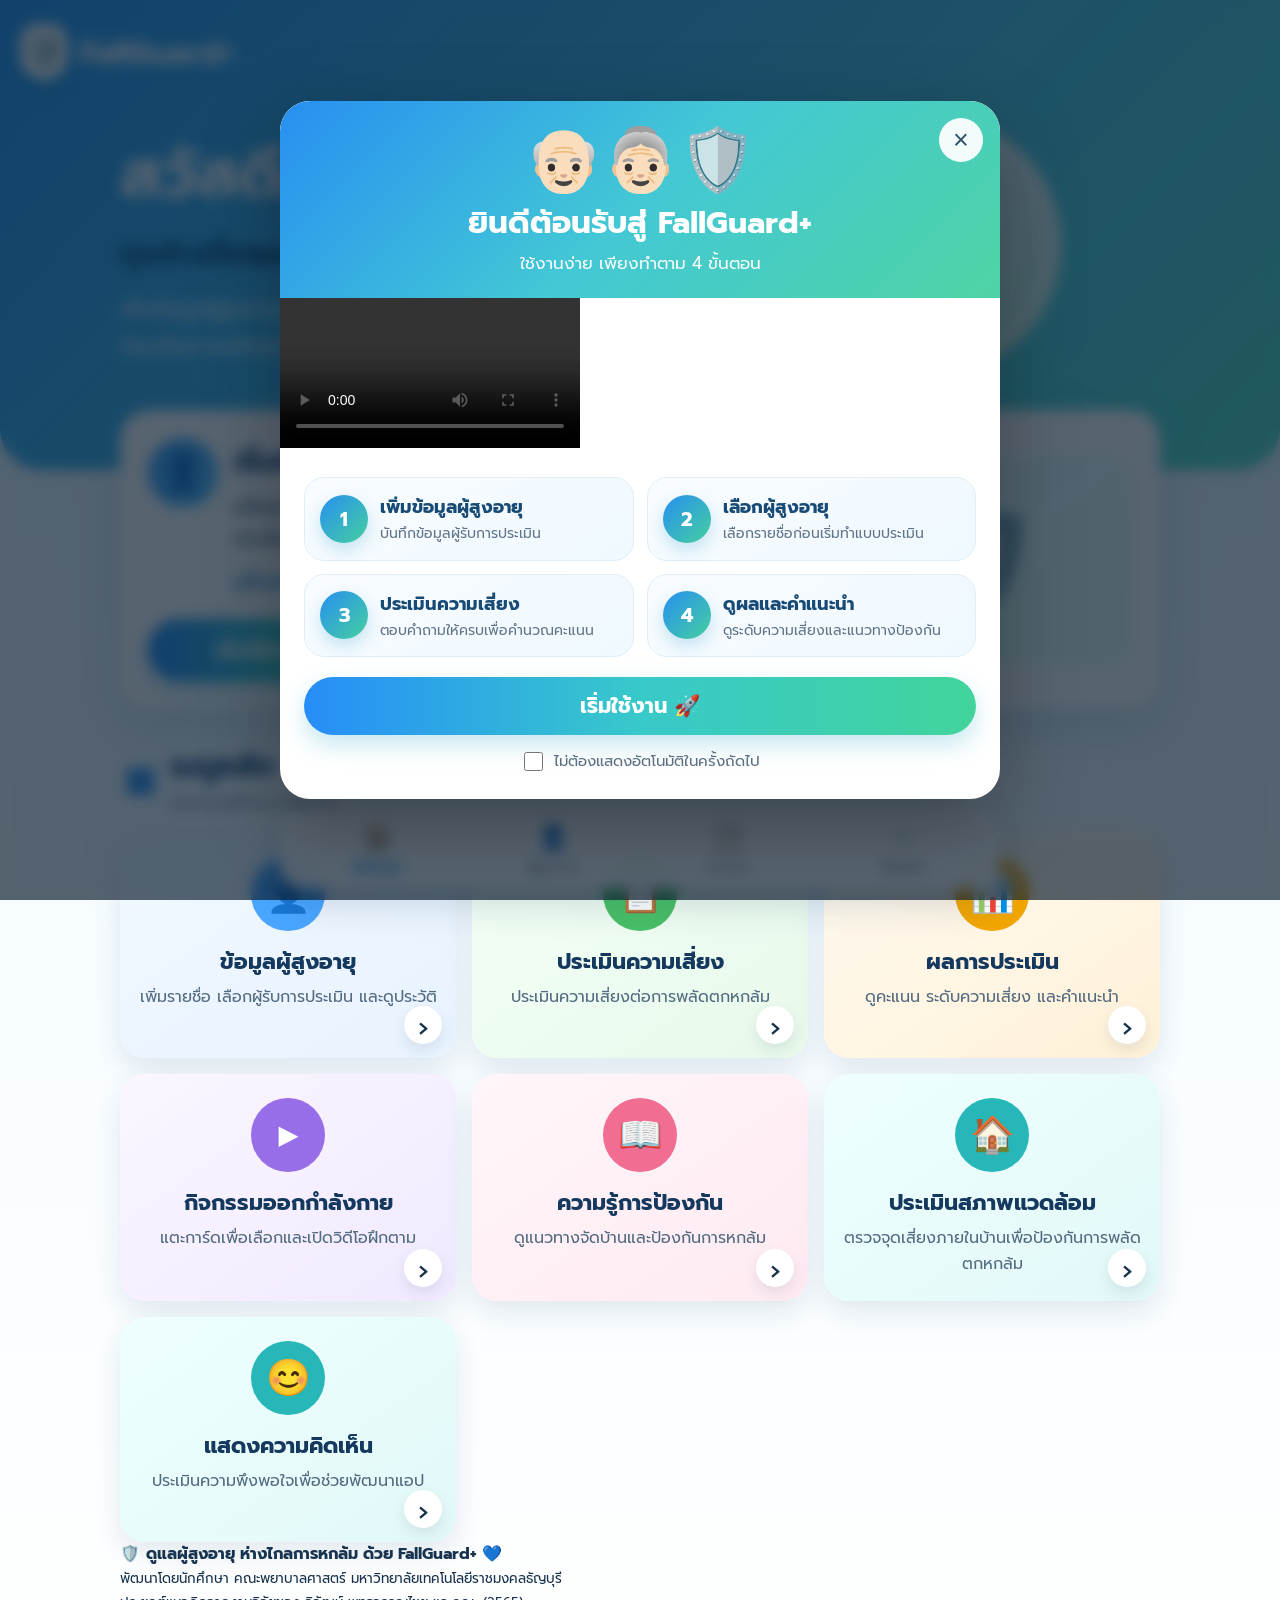
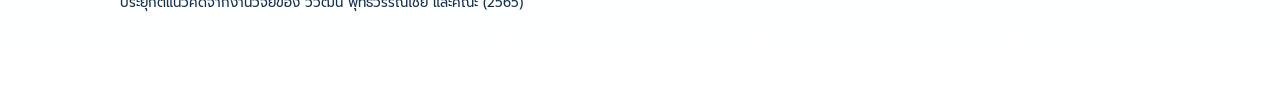
==== commit d1e70804: "เพิ่มวิดีโอแนะนำการใช้งาน" ====
--- a/index.html
+++ b/index.html
@@ -123,7 +123,12 @@
       <h2 id="guideTitle">ยินดีต้อนรับสู่ FallGuard+</h2>
       <p>ใช้งานง่าย เพียงทำตาม 4 ขั้นตอน</p>
     </div>
-
+<div class="guide-video">
+    <video id="guideVideo" controls playsinline preload="metadata">
+        <source src="videos/guide.mp4" type="video/mp4">
+        เบราว์เซอร์นี้ไม่รองรับการเล่นวิดีโอ
+    </video>
+</div>
     <div class="guide-content">
       <div class="guide-steps">
         <div class="guide-step">
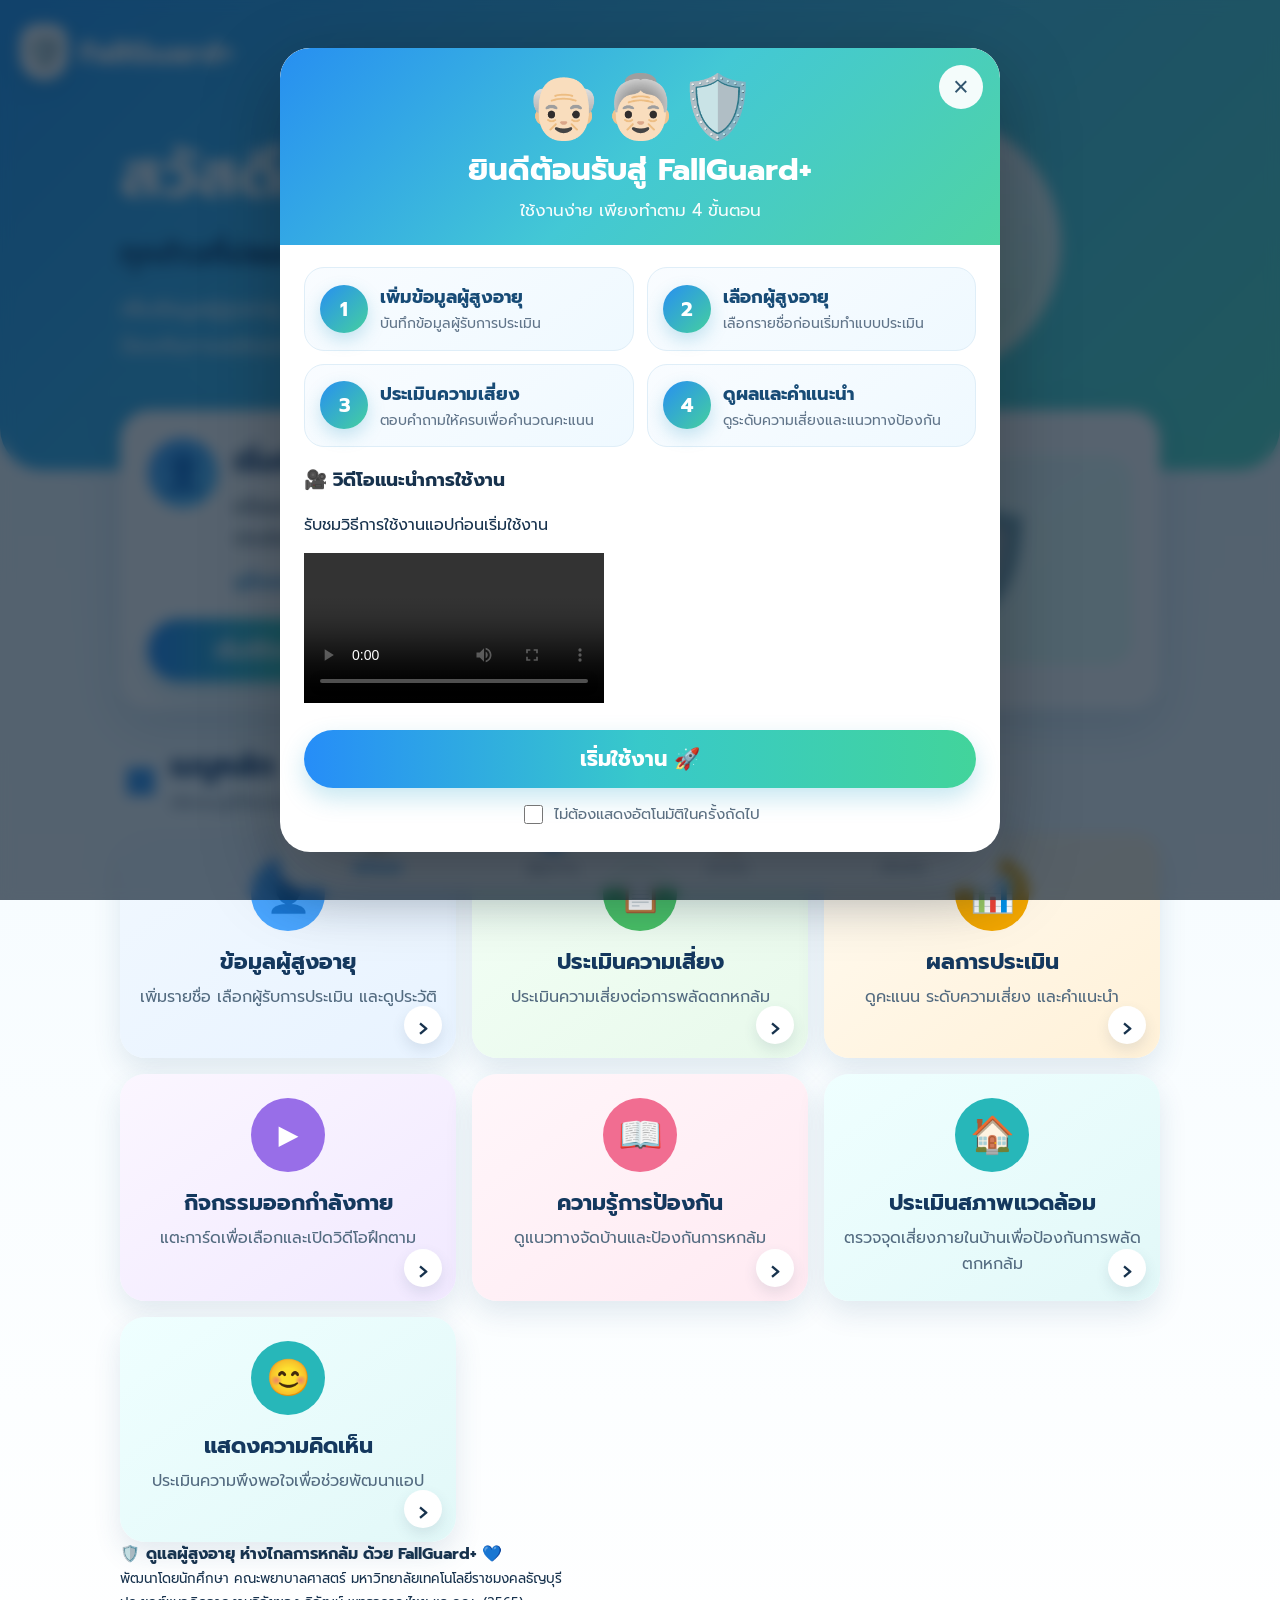
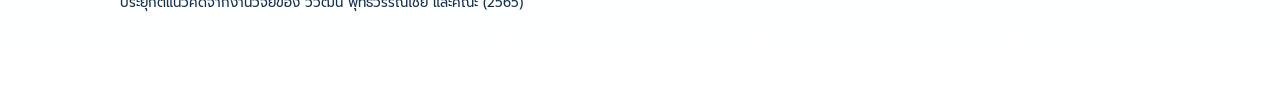
==== commit a7f01002: "Update index.html" ====
--- a/index.html
+++ b/index.html
@@ -123,32 +123,37 @@
       <h2 id="guideTitle">ยินดีต้อนรับสู่ FallGuard+</h2>
       <p>ใช้งานง่าย เพียงทำตาม 4 ขั้นตอน</p>
     </div>
+
+    <div class="guide-content">
+      <div class="guide-steps">
+        <div class="guide-step">
+          <div class="guide-number">1</div>
+          <div><h3>เพิ่มข้อมูลผู้สูงอายุ</h3><p>บันทึกข้อมูลผู้รับการประเมิน</p></div>
+        </div>
+        <div class="guide-step">
+          <div class="guide-number">2</div>
+          <div><h3>เลือกผู้สูงอายุ</h3><p>เลือกรายชื่อก่อนเริ่มทำแบบประเมิน</p></div>
+        </div>
+        <div class="guide-step">
+          <div class="guide-number">3</div>
+          <div><h3>ประเมินความเสี่ยง</h3><p>ตอบคำถามให้ครบเพื่อคำนวณคะแนน</p></div>
+        </div>
+        <div class="guide-step">
+          <div class="guide-number">4</div>
+          <div><h3>ดูผลและคำแนะนำ</h3><p>ดูระดับความเสี่ยงและแนวทางป้องกัน</p></div>
+        </div>
+      </div>
 <div class="guide-video">
+
+    <h3>🎥 วิดีโอแนะนำการใช้งาน</h3>
+<p class="guide-video-text">รับชมวิธีการใช้งานแอปก่อนเริ่มใช้งาน</p>
+
     <video id="guideVideo" controls playsinline preload="metadata">
         <source src="videos/guide.mp4" type="video/mp4">
         เบราว์เซอร์นี้ไม่รองรับการเล่นวิดีโอ
     </video>
+
 </div>
-    <div class="guide-content">
-      <div class="guide-steps">
-        <div class="guide-step">
-          <div class="guide-number">1</div>
-          <div><h3>เพิ่มข้อมูลผู้สูงอายุ</h3><p>บันทึกข้อมูลผู้รับการประเมิน</p></div>
-        </div>
-        <div class="guide-step">
-          <div class="guide-number">2</div>
-          <div><h3>เลือกผู้สูงอายุ</h3><p>เลือกรายชื่อก่อนเริ่มทำแบบประเมิน</p></div>
-        </div>
-        <div class="guide-step">
-          <div class="guide-number">3</div>
-          <div><h3>ประเมินความเสี่ยง</h3><p>ตอบคำถามให้ครบเพื่อคำนวณคะแนน</p></div>
-        </div>
-        <div class="guide-step">
-          <div class="guide-number">4</div>
-          <div><h3>ดูผลและคำแนะนำ</h3><p>ดูระดับความเสี่ยงและแนวทางป้องกัน</p></div>
-        </div>
-      </div>
-
       <div class="guide-actions">
         <button class="guide-start" id="guideStart" type="button">เริ่มใช้งาน 🚀</button>
         <label class="guide-check">
@@ -172,11 +177,19 @@
   document.body.style.overflow = "hidden";
 }
 function hideGuideModal(){
-  if(hideGuide.checked){
-    localStorage.setItem("fallguardGuideHidden", "yes");
-  }
-  guideModal.classList.remove("open");
-  document.body.style.overflow = "";
+
+    const video = document.getElementById("guideVideo");
+    if(video){
+        video.pause();
+        video.currentTime = 0;
+    }
+
+    if(hideGuide.checked){
+        localStorage.setItem("fallguardGuideHidden","yes");
+    }
+
+    guideModal.classList.remove("open");
+    document.body.style.overflow="";
 }
 openGuide.addEventListener("click", showGuide);
 closeGuide.addEventListener("click", hideGuideModal);
